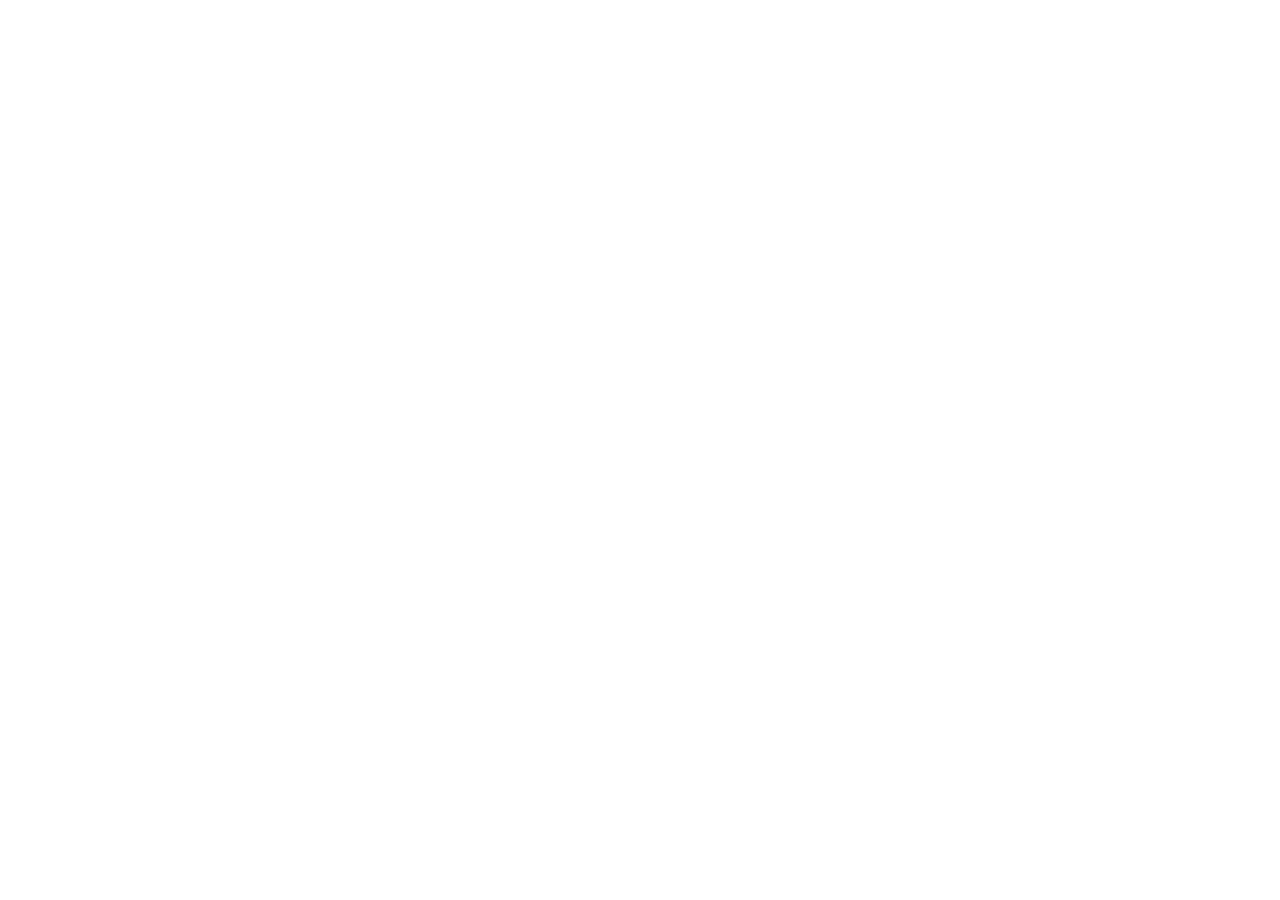
==== index.html @ e556492e "first commit estruturando projeto" ====
<!DOCTYPE html>
<html lang="pt-br">
<head>
    <meta charset="UTF-8">
    <meta name="viewport" content="width=device-width, initial-scale=1.0">
    <link rel="stylesheet" href="./styles/globalStyle.css">
    <title>Projeto Copa</title>
</head>
<body>
    
</body>
</html>
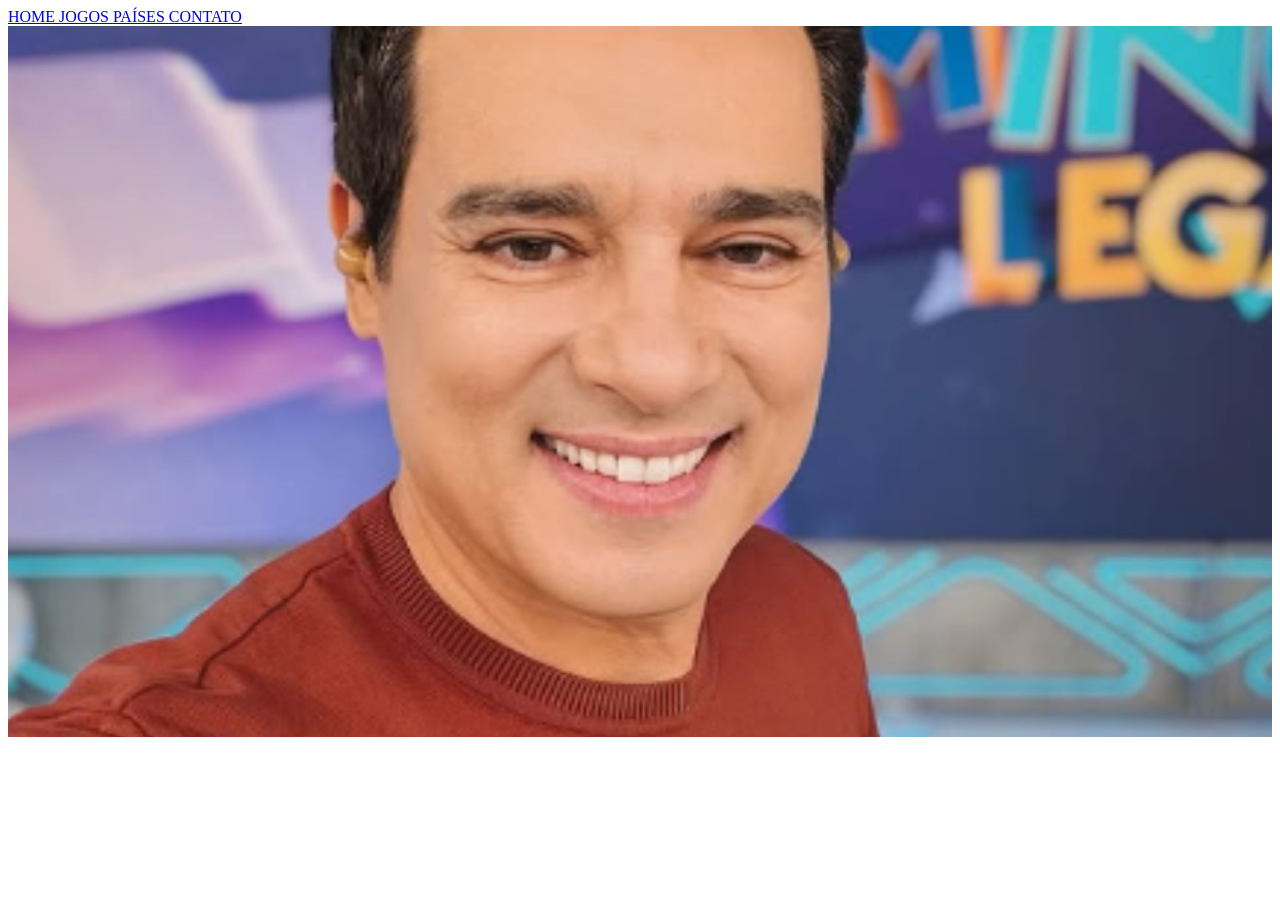
==== commit e9578307: "iniciado html home" ====
--- a/index.html
+++ b/index.html
@@ -6,6 +6,28 @@
     <link rel="stylesheet" href="./styles/globalStyle.css">
     <title>Projeto Copa</title>
 </head>
+
+<header>
+
+    <div>
+        <a href="#proximo-jogo">
+            HOME
+        </a>
+        <a href="#JOGOS">
+            JOGOS
+        </a>
+        <a href="PAISES">
+            PAÍSES
+        </a>
+        <a href="CONTATO">
+            CONTATO
+        </a>
+</header>
+
+<hero>
+    <img src="/assets/images/celso-portiolli.jpg">
+</hero>
+
 <body>
     
 </body>
--- a/styles/globalStyle.css
+++ b/styles/globalStyle.css
@@ -0,0 +1 @@
+@import url("homeStyles.css")
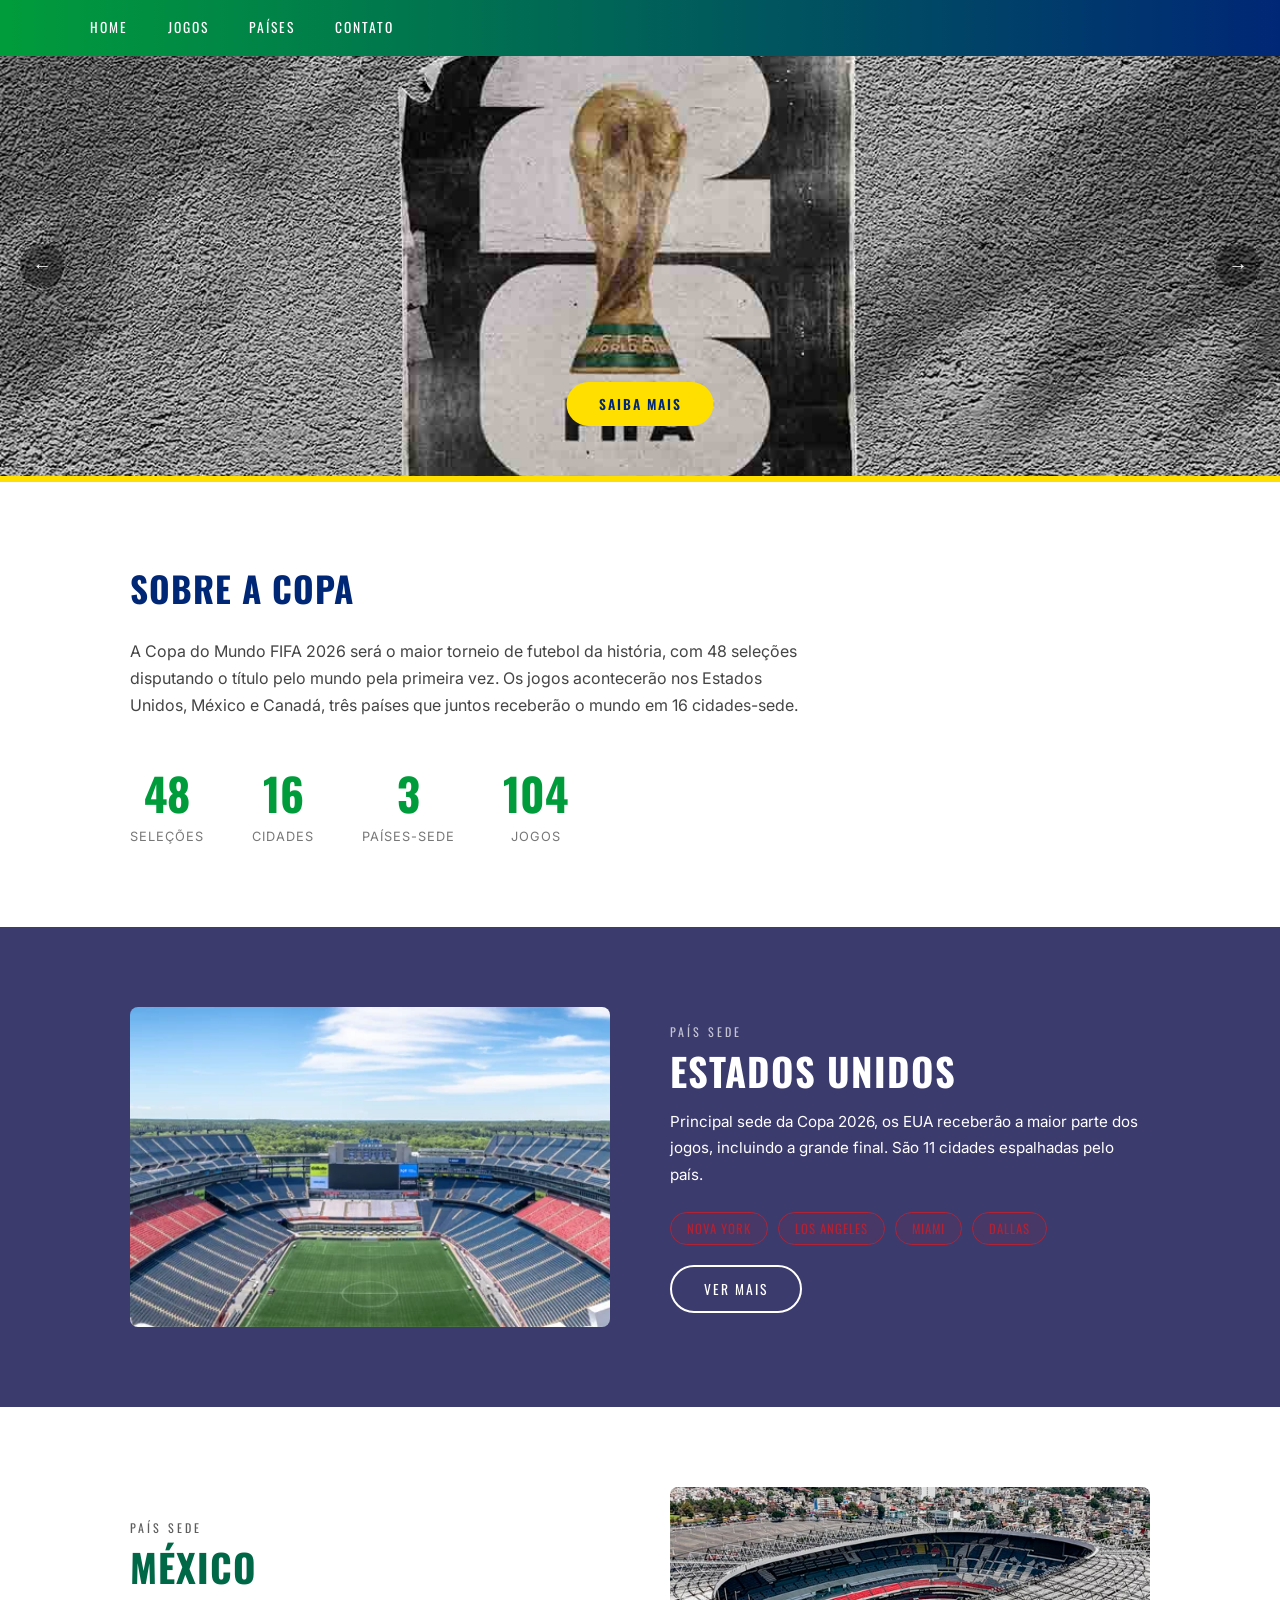
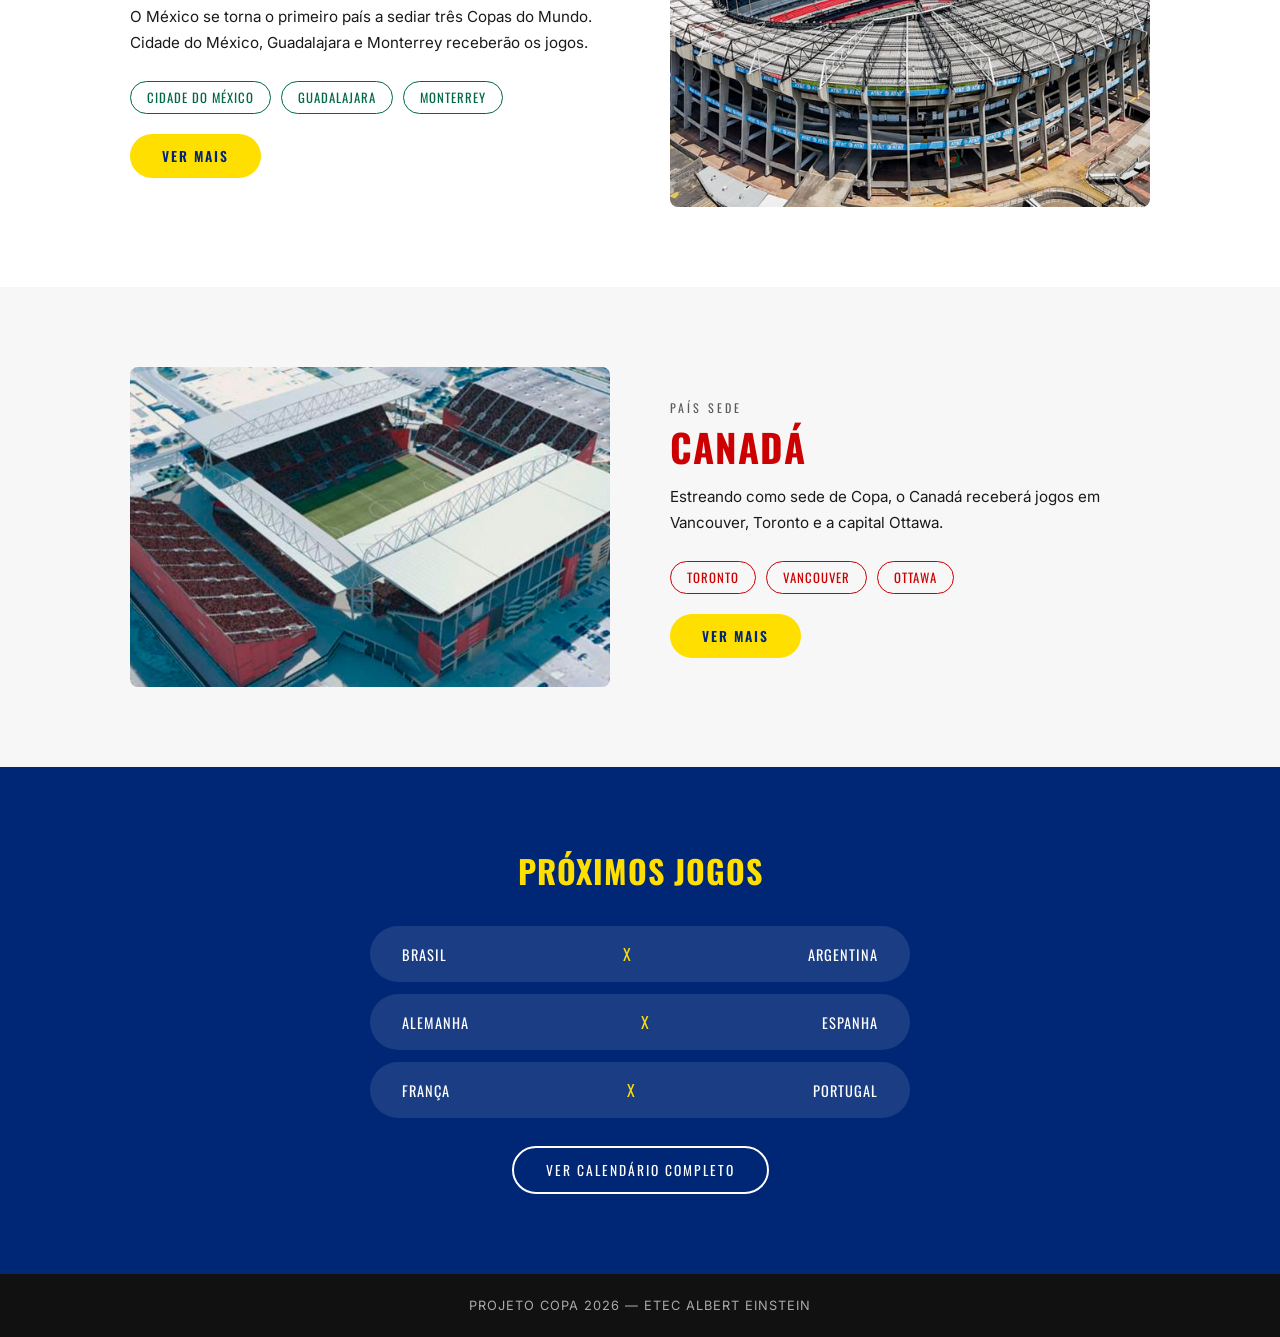
==== commit 7b7b7631: "subindo ajustes finais" ====
--- a/index.html
+++ b/index.html
@@ -1,34 +1,199 @@
-<!DOCTYPE html>
+<!doctype html>
 <html lang="pt-br">
-<head>
-    <meta charset="UTF-8">
-    <meta name="viewport" content="width=device-width, initial-scale=1.0">
-    <link rel="stylesheet" href="./styles/globalStyle.css">
-    <title>Projeto Copa</title>
-</head>
+  <head>
+    <meta charset="UTF-8" />
+    <meta name="viewport" content="width=device-width, initial-scale=1.0" />
+    <link rel="stylesheet" href="./styles/globalStyle.css" />
+    <title>Projeto Copa 2026</title>
+  </head>
+  <body>
+    <header>
+      <nav>
+        <a href="index.html">HOME</a>
+        <a href="jogos.html">JOGOS</a>
+        <a href="paises.html">PAÍSES</a>
+        <a href="contato.html">CONTATO</a>
+      </nav>
+    </header>
 
-<header>
+    <section class="hero">
+      <div class="hero-slides" id="heroSlides">
+        <div class="hero-slide">
+          <img
+            src="./assets/images/copa_do_mundo_2026.png"
+            alt="Copa do Mundo 2026"
+          />
+          <div class="hero-legenda">
+            <a href="paises.html" class="btn btn-amarelo">SAIBA MAIS</a>
+          </div>
+        </div>
 
-    <div>
-        <a href="#proximo-jogo">
-            HOME
-        </a>
-        <a href="#JOGOS">
-            JOGOS
-        </a>
-        <a href="PAISES">
-            PAÍSES
-        </a>
-        <a href="CONTATO">
-            CONTATO
-        </a>
-</header>
+        <div class="hero-slide">
+          <img src="./assets/images/estadio.png" alt="Estádios da Copa 2026" />
+          <div class="hero-legenda">
+            <a href="jogos.html" class="btn btn-amarelo">VER JOGOS</a>
+          </div>
+        </div>
+      </div>
 
-<hero>
-    <img src="/assets/images/celso-portiolli.jpg">
-</hero>
+      <button class="hero-btn-anterior" onclick="moverSlide(-1)">
+        &#8592;
+      </button>
+      <button class="hero-btn-proximo" onclick="moverSlide(1)">&#8594;</button>
+    </section>
 
-<body>
-    
-</body>
-</html>+    <div class="faixa-amarela"></div>
+
+    <section class="sobre-a-copa">
+      <div class="container">
+        <h2>Sobre a Copa</h2>
+        <p>
+          A Copa do Mundo FIFA 2026 será o maior torneio de futebol da história,
+          com 48 seleções disputando o título pelo mundo pela primeira vez. Os
+          jogos acontecerão nos Estados Unidos, México e Canadá, três países que
+          juntos receberão o mundo em 16 cidades-sede.
+        </p>
+
+        <div class="sobre-numeros">
+          <div class="numero-destaque">
+            <span>48</span>
+            <p>seleções</p>
+          </div>
+          <div class="numero-destaque">
+            <span>16</span>
+            <p>cidades</p>
+          </div>
+          <div class="numero-destaque">
+            <span>3</span>
+            <p>países-sede</p>
+          </div>
+          <div class="numero-destaque">
+            <span>104</span>
+            <p>jogos</p>
+          </div>
+        </div>
+      </div>
+    </section>
+
+    <section class="pais-secao secao-eua">
+      <div class="container">
+        <div class="pais-imagem">
+          <img
+            src="./assets/images/estadio_eua.png"
+            alt="Estádio nos Estados Unidos"
+          />
+        </div>
+        <div class="pais-texto">
+          <p class="pais-etiqueta">País sede</p>
+          <h2>Estados Unidos</h2>
+          <p>
+            Principal sede da Copa 2026, os EUA receberão a maior parte dos
+            jogos, incluindo a grande final. São 11 cidades espalhadas pelo
+            país.
+          </p>
+          <div class="pais-cidades">
+            <span class="cidade-tag">Nova York</span>
+            <span class="cidade-tag">Los Angeles</span>
+            <span class="cidade-tag">Miami</span>
+            <span class="cidade-tag">Dallas</span>
+          </div>
+          <br />
+          <a href="paises.html#eua" class="btn btn-outline">VER MAIS</a>
+        </div>
+      </div>
+    </section>
+
+    <section class="pais-secao invertido secao-mexico">
+      <div class="container">
+        <div class="pais-imagem">
+          <img
+            src="./assets/images/estadio_mexico.png"
+            alt="Estádio no México"
+          />
+        </div>
+        <div class="pais-texto">
+          <p class="pais-etiqueta">País sede</p>
+          <h2>México</h2>
+          <p>
+            O México se torna o primeiro país a sediar três Copas do Mundo.
+            Cidade do México, Guadalajara e Monterrey receberão os jogos.
+          </p>
+          <div class="pais-cidades">
+            <span class="cidade-tag">Cidade do México</span>
+            <span class="cidade-tag">Guadalajara</span>
+            <span class="cidade-tag">Monterrey</span>
+          </div>
+          <br />
+          <a href="paises.html#mexico" class="btn btn-amarelo">VER MAIS</a>
+        </div>
+      </div>
+    </section>
+
+    <section class="pais-secao secao-canada">
+      <div class="container">
+        <div class="pais-imagem">
+          <img
+            src="./assets/images/estadio_canada.png"
+            alt="Estádio no Canadá"
+          />
+        </div>
+        <div class="pais-texto">
+          <p class="pais-etiqueta">País sede</p>
+          <h2>Canadá</h2>
+          <p>
+            Estreando como sede de Copa, o Canadá receberá jogos em Vancouver,
+            Toronto e a capital Ottawa.
+          </p>
+          <div class="pais-cidades">
+            <span class="cidade-tag">Toronto</span>
+            <span class="cidade-tag">Vancouver</span>
+            <span class="cidade-tag">Ottawa</span>
+          </div>
+          <br />
+          <a href="paises.html#canada" class="btn btn-amarelo">VER MAIS</a>
+        </div>
+      </div>
+    </section>
+
+    <section class="proximos-jogos" id="jogos-home">
+      <div class="container">
+        <h2>Próximos Jogos</h2>
+
+        <div class="lista-jogos">
+          <div class="jogo-card">
+            <span>BRASIL</span>
+            <span class="versus">X</span>
+            <span>ARGENTINA</span>
+          </div>
+          <div class="jogo-card">
+            <span>ALEMANHA</span>
+            <span class="versus">X</span>
+            <span>ESPANHA</span>
+          </div>
+          <div class="jogo-card">
+            <span>FRANÇA</span>
+            <span class="versus">X</span>
+            <span>PORTUGAL</span>
+          </div>
+        </div>
+
+        <a href="jogos.html" class="btn btn-outline">VER CALENDÁRIO COMPLETO</a>
+      </div>
+    </section>
+
+    <footer
+      style="
+        background-color: #111;
+        color: #aaa;
+        text-align: center;
+        padding: 24px;
+        font-size: 0.8rem;
+        letter-spacing: 1px;
+      "
+    >
+      PROJETO COPA 2026 &mdash; ETEC ALBERT EINSTEIN
+    </footer>
+
+    <script src="./scripts/carrossel.js"></script>
+  </body>
+</html>
--- a/styles/globalStyle.css
+++ b/styles/globalStyle.css
@@ -1 +1,127 @@
-@import url("homeStyles.css")+@import url("https://fonts.googleapis.com/css2?family=Oswald:wght@400;600;700&family=Inter:wght@400;500&display=swap");
+
+@import url("./homeStyles.css");
+@import url("./paisesStyles.css");
+@import url("./jogosStyles.css");
+@import url("./contatoStyles.css");
+
+:root {
+  --verde: #009c3b;
+  --amarelo: #ffdf00;
+  --azul: #002776;
+  --branco: #ffffff;
+  --preto: #1a1a1a;
+  --cinza-claro: #f5f5f5;
+
+  --espacamento-secao: 80px;
+  --largura-max: 1100px;
+}
+
+* {
+  margin: 0;
+  padding: 0;
+  box-sizing: border-box;
+}
+
+html {
+  scroll-behavior: smooth;
+}
+
+body {
+  font-family: "Inter", sans-serif;
+  color: var(--preto);
+  background-color: var(--branco);
+}
+
+h1,
+h2,
+h3 {
+  font-family: "Oswald", sans-serif;
+  text-transform: uppercase;
+  letter-spacing: 1px;
+}
+
+a {
+  text-decoration: none;
+  color: inherit;
+}
+
+img {
+  max-width: 100%;
+  display: block;
+}
+
+header {
+  position: sticky;
+  top: 0;
+  z-index: 100;
+  background: linear-gradient(90deg, var(--verde), var(--azul));
+  padding: 0 40px;
+}
+
+header nav {
+  max-width: var(--largura-max);
+  margin: 0 auto;
+  display: flex;
+  gap: 40px;
+  align-items: center;
+  height: 56px;
+}
+
+header nav a {
+  font-family: "Oswald", sans-serif;
+  font-size: 0.85rem;
+  letter-spacing: 2px;
+  color: var(--branco);
+  padding: 6px 0;
+  border-bottom: 2px solid transparent;
+  transition: border-color 0.2s;
+}
+
+header nav a:hover {
+  border-bottom-color: var(--amarelo);
+  color: var(--amarelo);
+}
+
+.btn {
+  display: inline-block;
+  font-family: "Oswald", sans-serif;
+  font-size: 0.85rem;
+  letter-spacing: 2px;
+  text-transform: uppercase;
+  padding: 12px 32px;
+  border-radius: 50px;
+  border: none;
+  cursor: pointer;
+  transition:
+    opacity 0.2s,
+    transform 0.2s;
+}
+
+.btn:hover {
+  opacity: 0.85;
+  transform: translateY(-1px);
+}
+
+.btn-amarelo {
+  background-color: var(--amarelo);
+  color: var(--azul);
+  font-weight: 600;
+}
+
+.btn-outline {
+  background-color: transparent;
+  border: 2px solid var(--branco);
+  color: var(--branco);
+}
+
+.container {
+  max-width: var(--largura-max);
+  margin: 0 auto;
+  padding: 0 40px;
+}
+
+.faixa-amarela {
+  height: 6px;
+  background-color: var(--amarelo);
+}
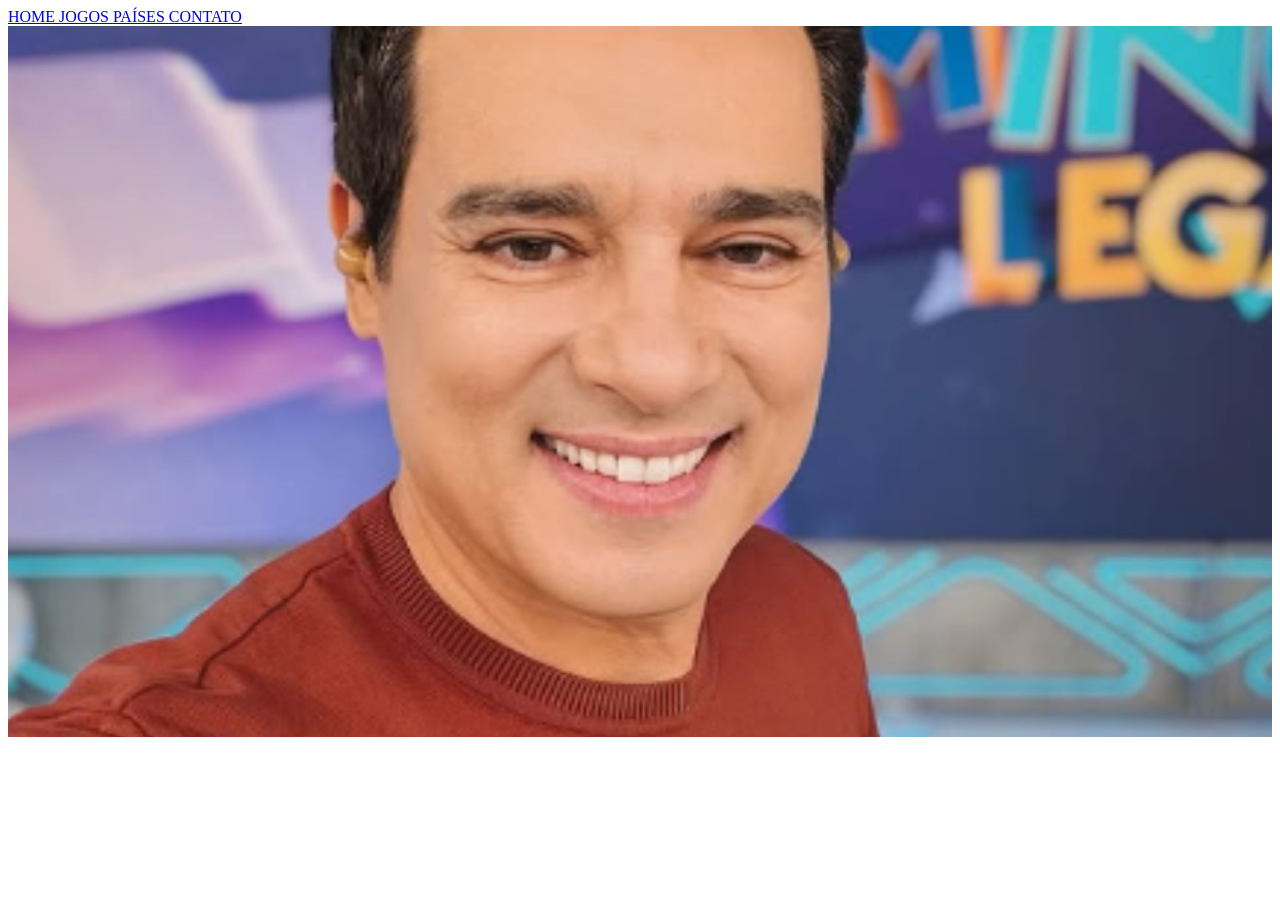
==== commit 6dda5996: "Merge pull request #1 from joaogueiros/base-html iniciado html home" ====
--- a/index.html
+++ b/index.html
@@ -1,199 +1,34 @@
-<!doctype html>
+<!DOCTYPE html>
 <html lang="pt-br">
-  <head>
-    <meta charset="UTF-8" />
-    <meta name="viewport" content="width=device-width, initial-scale=1.0" />
-    <link rel="stylesheet" href="./styles/globalStyle.css" />
-    <title>Projeto Copa 2026</title>
-  </head>
-  <body>
-    <header>
-      <nav>
-        <a href="index.html">HOME</a>
-        <a href="jogos.html">JOGOS</a>
-        <a href="paises.html">PAÍSES</a>
-        <a href="contato.html">CONTATO</a>
-      </nav>
-    </header>
+<head>
+    <meta charset="UTF-8">
+    <meta name="viewport" content="width=device-width, initial-scale=1.0">
+    <link rel="stylesheet" href="./styles/globalStyle.css">
+    <title>Projeto Copa</title>
+</head>
 
-    <section class="hero">
-      <div class="hero-slides" id="heroSlides">
-        <div class="hero-slide">
-          <img
-            src="./assets/images/copa_do_mundo_2026.png"
-            alt="Copa do Mundo 2026"
-          />
-          <div class="hero-legenda">
-            <a href="paises.html" class="btn btn-amarelo">SAIBA MAIS</a>
-          </div>
-        </div>
+<header>
 
-        <div class="hero-slide">
-          <img src="./assets/images/estadio.png" alt="Estádios da Copa 2026" />
-          <div class="hero-legenda">
-            <a href="jogos.html" class="btn btn-amarelo">VER JOGOS</a>
-          </div>
-        </div>
-      </div>
+    <div>
+        <a href="#proximo-jogo">
+            HOME
+        </a>
+        <a href="#JOGOS">
+            JOGOS
+        </a>
+        <a href="PAISES">
+            PAÍSES
+        </a>
+        <a href="CONTATO">
+            CONTATO
+        </a>
+</header>
 
-      <button class="hero-btn-anterior" onclick="moverSlide(-1)">
-        &#8592;
-      </button>
-      <button class="hero-btn-proximo" onclick="moverSlide(1)">&#8594;</button>
-    </section>
+<hero>
+    <img src="/assets/images/celso-portiolli.jpg">
+</hero>
 
-    <div class="faixa-amarela"></div>
-
-    <section class="sobre-a-copa">
-      <div class="container">
-        <h2>Sobre a Copa</h2>
-        <p>
-          A Copa do Mundo FIFA 2026 será o maior torneio de futebol da história,
-          com 48 seleções disputando o título pelo mundo pela primeira vez. Os
-          jogos acontecerão nos Estados Unidos, México e Canadá, três países que
-          juntos receberão o mundo em 16 cidades-sede.
-        </p>
-
-        <div class="sobre-numeros">
-          <div class="numero-destaque">
-            <span>48</span>
-            <p>seleções</p>
-          </div>
-          <div class="numero-destaque">
-            <span>16</span>
-            <p>cidades</p>
-          </div>
-          <div class="numero-destaque">
-            <span>3</span>
-            <p>países-sede</p>
-          </div>
-          <div class="numero-destaque">
-            <span>104</span>
-            <p>jogos</p>
-          </div>
-        </div>
-      </div>
-    </section>
-
-    <section class="pais-secao secao-eua">
-      <div class="container">
-        <div class="pais-imagem">
-          <img
-            src="./assets/images/estadio_eua.png"
-            alt="Estádio nos Estados Unidos"
-          />
-        </div>
-        <div class="pais-texto">
-          <p class="pais-etiqueta">País sede</p>
-          <h2>Estados Unidos</h2>
-          <p>
-            Principal sede da Copa 2026, os EUA receberão a maior parte dos
-            jogos, incluindo a grande final. São 11 cidades espalhadas pelo
-            país.
-          </p>
-          <div class="pais-cidades">
-            <span class="cidade-tag">Nova York</span>
-            <span class="cidade-tag">Los Angeles</span>
-            <span class="cidade-tag">Miami</span>
-            <span class="cidade-tag">Dallas</span>
-          </div>
-          <br />
-          <a href="paises.html#eua" class="btn btn-outline">VER MAIS</a>
-        </div>
-      </div>
-    </section>
-
-    <section class="pais-secao invertido secao-mexico">
-      <div class="container">
-        <div class="pais-imagem">
-          <img
-            src="./assets/images/estadio_mexico.png"
-            alt="Estádio no México"
-          />
-        </div>
-        <div class="pais-texto">
-          <p class="pais-etiqueta">País sede</p>
-          <h2>México</h2>
-          <p>
-            O México se torna o primeiro país a sediar três Copas do Mundo.
-            Cidade do México, Guadalajara e Monterrey receberão os jogos.
-          </p>
-          <div class="pais-cidades">
-            <span class="cidade-tag">Cidade do México</span>
-            <span class="cidade-tag">Guadalajara</span>
-            <span class="cidade-tag">Monterrey</span>
-          </div>
-          <br />
-          <a href="paises.html#mexico" class="btn btn-amarelo">VER MAIS</a>
-        </div>
-      </div>
-    </section>
-
-    <section class="pais-secao secao-canada">
-      <div class="container">
-        <div class="pais-imagem">
-          <img
-            src="./assets/images/estadio_canada.png"
-            alt="Estádio no Canadá"
-          />
-        </div>
-        <div class="pais-texto">
-          <p class="pais-etiqueta">País sede</p>
-          <h2>Canadá</h2>
-          <p>
-            Estreando como sede de Copa, o Canadá receberá jogos em Vancouver,
-            Toronto e a capital Ottawa.
-          </p>
-          <div class="pais-cidades">
-            <span class="cidade-tag">Toronto</span>
-            <span class="cidade-tag">Vancouver</span>
-            <span class="cidade-tag">Ottawa</span>
-          </div>
-          <br />
-          <a href="paises.html#canada" class="btn btn-amarelo">VER MAIS</a>
-        </div>
-      </div>
-    </section>
-
-    <section class="proximos-jogos" id="jogos-home">
-      <div class="container">
-        <h2>Próximos Jogos</h2>
-
-        <div class="lista-jogos">
-          <div class="jogo-card">
-            <span>BRASIL</span>
-            <span class="versus">X</span>
-            <span>ARGENTINA</span>
-          </div>
-          <div class="jogo-card">
-            <span>ALEMANHA</span>
-            <span class="versus">X</span>
-            <span>ESPANHA</span>
-          </div>
-          <div class="jogo-card">
-            <span>FRANÇA</span>
-            <span class="versus">X</span>
-            <span>PORTUGAL</span>
-          </div>
-        </div>
-
-        <a href="jogos.html" class="btn btn-outline">VER CALENDÁRIO COMPLETO</a>
-      </div>
-    </section>
-
-    <footer
-      style="
-        background-color: #111;
-        color: #aaa;
-        text-align: center;
-        padding: 24px;
-        font-size: 0.8rem;
-        letter-spacing: 1px;
-      "
-    >
-      PROJETO COPA 2026 &mdash; ETEC ALBERT EINSTEIN
-    </footer>
-
-    <script src="./scripts/carrossel.js"></script>
-  </body>
-</html>
+<body>
+    
+</body>
+</html>
--- a/styles/globalStyle.css
+++ b/styles/globalStyle.css
@@ -1,127 +1 @@
-@import url("https://fonts.googleapis.com/css2?family=Oswald:wght@400;600;700&family=Inter:wght@400;500&display=swap");
-
-@import url("./homeStyles.css");
-@import url("./paisesStyles.css");
-@import url("./jogosStyles.css");
-@import url("./contatoStyles.css");
-
-:root {
-  --verde: #009c3b;
-  --amarelo: #ffdf00;
-  --azul: #002776;
-  --branco: #ffffff;
-  --preto: #1a1a1a;
-  --cinza-claro: #f5f5f5;
-
-  --espacamento-secao: 80px;
-  --largura-max: 1100px;
-}
-
-* {
-  margin: 0;
-  padding: 0;
-  box-sizing: border-box;
-}
-
-html {
-  scroll-behavior: smooth;
-}
-
-body {
-  font-family: "Inter", sans-serif;
-  color: var(--preto);
-  background-color: var(--branco);
-}
-
-h1,
-h2,
-h3 {
-  font-family: "Oswald", sans-serif;
-  text-transform: uppercase;
-  letter-spacing: 1px;
-}
-
-a {
-  text-decoration: none;
-  color: inherit;
-}
-
-img {
-  max-width: 100%;
-  display: block;
-}
-
-header {
-  position: sticky;
-  top: 0;
-  z-index: 100;
-  background: linear-gradient(90deg, var(--verde), var(--azul));
-  padding: 0 40px;
-}
-
-header nav {
-  max-width: var(--largura-max);
-  margin: 0 auto;
-  display: flex;
-  gap: 40px;
-  align-items: center;
-  height: 56px;
-}
-
-header nav a {
-  font-family: "Oswald", sans-serif;
-  font-size: 0.85rem;
-  letter-spacing: 2px;
-  color: var(--branco);
-  padding: 6px 0;
-  border-bottom: 2px solid transparent;
-  transition: border-color 0.2s;
-}
-
-header nav a:hover {
-  border-bottom-color: var(--amarelo);
-  color: var(--amarelo);
-}
-
-.btn {
-  display: inline-block;
-  font-family: "Oswald", sans-serif;
-  font-size: 0.85rem;
-  letter-spacing: 2px;
-  text-transform: uppercase;
-  padding: 12px 32px;
-  border-radius: 50px;
-  border: none;
-  cursor: pointer;
-  transition:
-    opacity 0.2s,
-    transform 0.2s;
-}
-
-.btn:hover {
-  opacity: 0.85;
-  transform: translateY(-1px);
-}
-
-.btn-amarelo {
-  background-color: var(--amarelo);
-  color: var(--azul);
-  font-weight: 600;
-}
-
-.btn-outline {
-  background-color: transparent;
-  border: 2px solid var(--branco);
-  color: var(--branco);
-}
-
-.container {
-  max-width: var(--largura-max);
-  margin: 0 auto;
-  padding: 0 40px;
-}
-
-.faixa-amarela {
-  height: 6px;
-  background-color: var(--amarelo);
-}
+@import url("homeStyles.css")
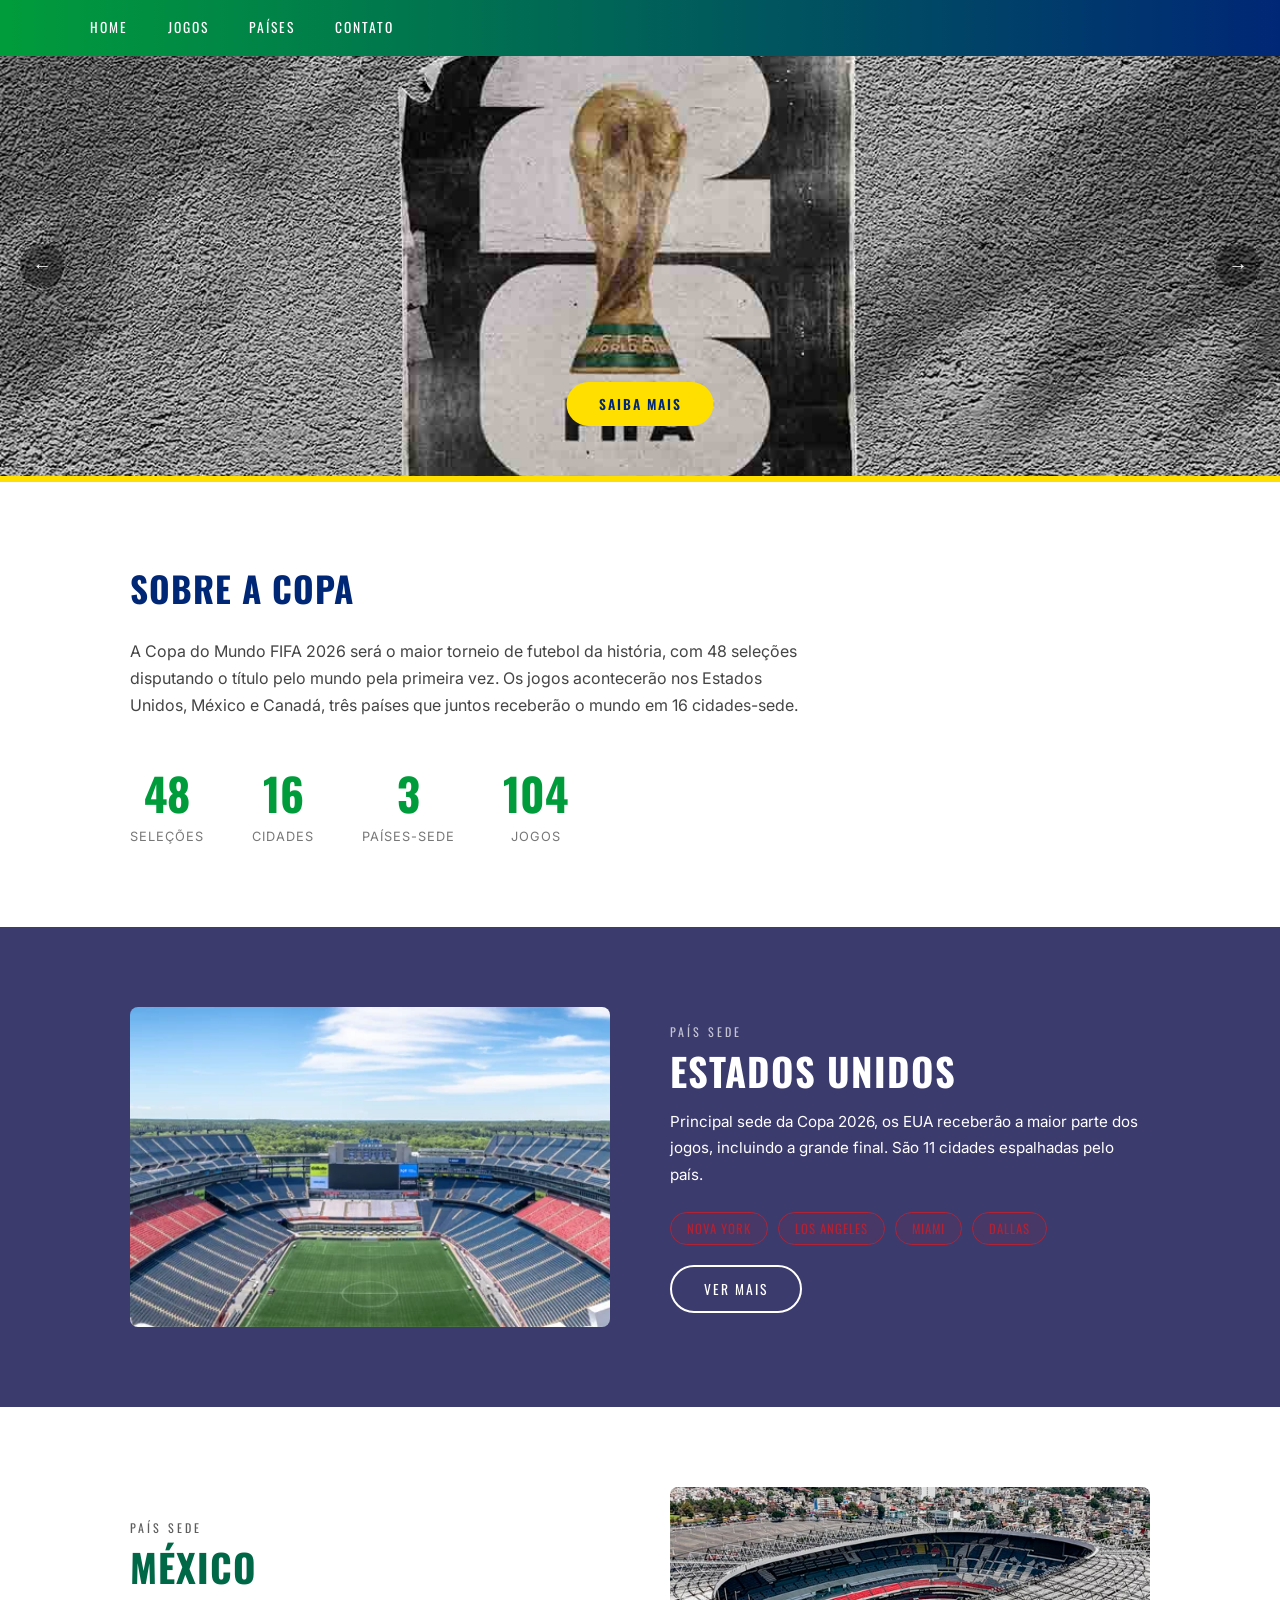
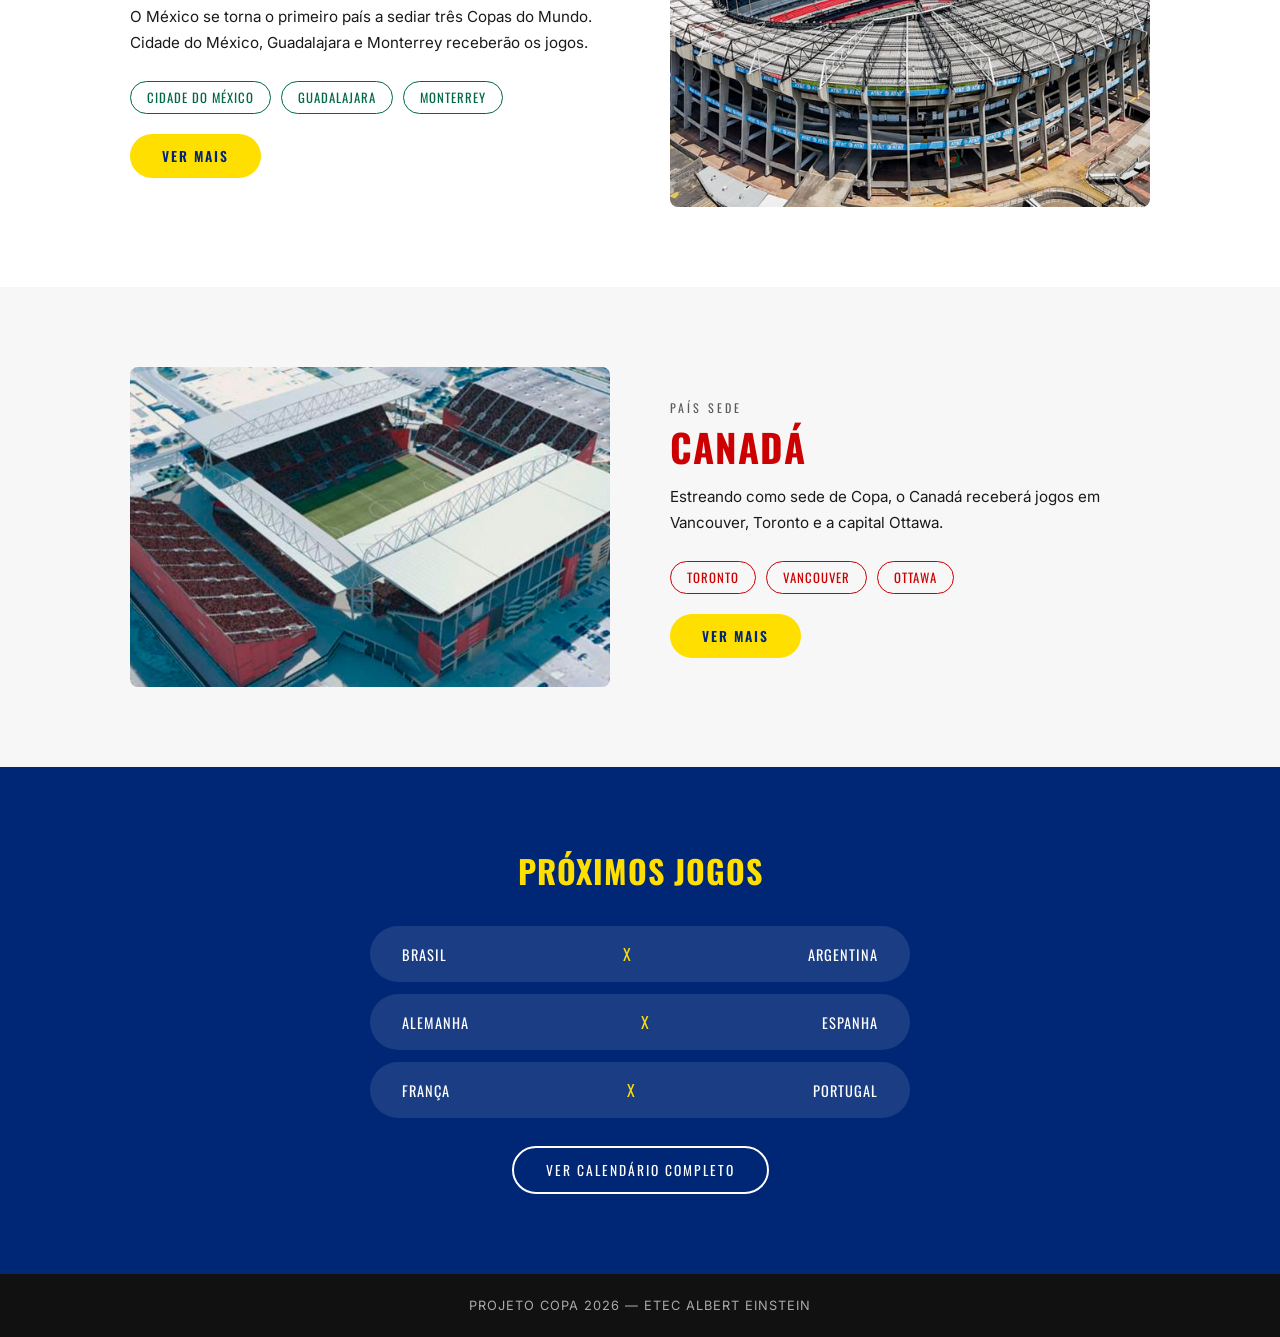
==== commit f9f5e89d: "Merge branch 'ajustes-finais' into resolvendo-problemas-de-merge" ====
--- a/index.html
+++ b/index.html
@@ -1,34 +1,199 @@
-<!DOCTYPE html>
+<!doctype html>
 <html lang="pt-br">
-<head>
-    <meta charset="UTF-8">
-    <meta name="viewport" content="width=device-width, initial-scale=1.0">
-    <link rel="stylesheet" href="./styles/globalStyle.css">
-    <title>Projeto Copa</title>
-</head>
+  <head>
+    <meta charset="UTF-8" />
+    <meta name="viewport" content="width=device-width, initial-scale=1.0" />
+    <link rel="stylesheet" href="./styles/globalStyle.css" />
+    <title>Projeto Copa 2026</title>
+  </head>
+  <body>
+    <header>
+      <nav>
+        <a href="index.html">HOME</a>
+        <a href="jogos.html">JOGOS</a>
+        <a href="paises.html">PAÍSES</a>
+        <a href="contato.html">CONTATO</a>
+      </nav>
+    </header>
 
-<header>
+    <section class="hero">
+      <div class="hero-slides" id="heroSlides">
+        <div class="hero-slide">
+          <img
+            src="./assets/images/copa_do_mundo_2026.png"
+            alt="Copa do Mundo 2026"
+          />
+          <div class="hero-legenda">
+            <a href="paises.html" class="btn btn-amarelo">SAIBA MAIS</a>
+          </div>
+        </div>
 
-    <div>
-        <a href="#proximo-jogo">
-            HOME
-        </a>
-        <a href="#JOGOS">
-            JOGOS
-        </a>
-        <a href="PAISES">
-            PAÍSES
-        </a>
-        <a href="CONTATO">
-            CONTATO
-        </a>
-</header>
+        <div class="hero-slide">
+          <img src="./assets/images/estadio.png" alt="Estádios da Copa 2026" />
+          <div class="hero-legenda">
+            <a href="jogos.html" class="btn btn-amarelo">VER JOGOS</a>
+          </div>
+        </div>
+      </div>
 
-<hero>
-    <img src="/assets/images/celso-portiolli.jpg">
-</hero>
+      <button class="hero-btn-anterior" onclick="moverSlide(-1)">
+        &#8592;
+      </button>
+      <button class="hero-btn-proximo" onclick="moverSlide(1)">&#8594;</button>
+    </section>
 
-<body>
-    
-</body>
-</html>+    <div class="faixa-amarela"></div>
+
+    <section class="sobre-a-copa">
+      <div class="container">
+        <h2>Sobre a Copa</h2>
+        <p>
+          A Copa do Mundo FIFA 2026 será o maior torneio de futebol da história,
+          com 48 seleções disputando o título pelo mundo pela primeira vez. Os
+          jogos acontecerão nos Estados Unidos, México e Canadá, três países que
+          juntos receberão o mundo em 16 cidades-sede.
+        </p>
+
+        <div class="sobre-numeros">
+          <div class="numero-destaque">
+            <span>48</span>
+            <p>seleções</p>
+          </div>
+          <div class="numero-destaque">
+            <span>16</span>
+            <p>cidades</p>
+          </div>
+          <div class="numero-destaque">
+            <span>3</span>
+            <p>países-sede</p>
+          </div>
+          <div class="numero-destaque">
+            <span>104</span>
+            <p>jogos</p>
+          </div>
+        </div>
+      </div>
+    </section>
+
+    <section class="pais-secao secao-eua">
+      <div class="container">
+        <div class="pais-imagem">
+          <img
+            src="./assets/images/estadio_eua.png"
+            alt="Estádio nos Estados Unidos"
+          />
+        </div>
+        <div class="pais-texto">
+          <p class="pais-etiqueta">País sede</p>
+          <h2>Estados Unidos</h2>
+          <p>
+            Principal sede da Copa 2026, os EUA receberão a maior parte dos
+            jogos, incluindo a grande final. São 11 cidades espalhadas pelo
+            país.
+          </p>
+          <div class="pais-cidades">
+            <span class="cidade-tag">Nova York</span>
+            <span class="cidade-tag">Los Angeles</span>
+            <span class="cidade-tag">Miami</span>
+            <span class="cidade-tag">Dallas</span>
+          </div>
+          <br />
+          <a href="paises.html#eua" class="btn btn-outline">VER MAIS</a>
+        </div>
+      </div>
+    </section>
+
+    <section class="pais-secao invertido secao-mexico">
+      <div class="container">
+        <div class="pais-imagem">
+          <img
+            src="./assets/images/estadio_mexico.png"
+            alt="Estádio no México"
+          />
+        </div>
+        <div class="pais-texto">
+          <p class="pais-etiqueta">País sede</p>
+          <h2>México</h2>
+          <p>
+            O México se torna o primeiro país a sediar três Copas do Mundo.
+            Cidade do México, Guadalajara e Monterrey receberão os jogos.
+          </p>
+          <div class="pais-cidades">
+            <span class="cidade-tag">Cidade do México</span>
+            <span class="cidade-tag">Guadalajara</span>
+            <span class="cidade-tag">Monterrey</span>
+          </div>
+          <br />
+          <a href="paises.html#mexico" class="btn btn-amarelo">VER MAIS</a>
+        </div>
+      </div>
+    </section>
+
+    <section class="pais-secao secao-canada">
+      <div class="container">
+        <div class="pais-imagem">
+          <img
+            src="./assets/images/estadio_canada.png"
+            alt="Estádio no Canadá"
+          />
+        </div>
+        <div class="pais-texto">
+          <p class="pais-etiqueta">País sede</p>
+          <h2>Canadá</h2>
+          <p>
+            Estreando como sede de Copa, o Canadá receberá jogos em Vancouver,
+            Toronto e a capital Ottawa.
+          </p>
+          <div class="pais-cidades">
+            <span class="cidade-tag">Toronto</span>
+            <span class="cidade-tag">Vancouver</span>
+            <span class="cidade-tag">Ottawa</span>
+          </div>
+          <br />
+          <a href="paises.html#canada" class="btn btn-amarelo">VER MAIS</a>
+        </div>
+      </div>
+    </section>
+
+    <section class="proximos-jogos" id="jogos-home">
+      <div class="container">
+        <h2>Próximos Jogos</h2>
+
+        <div class="lista-jogos">
+          <div class="jogo-card">
+            <span>BRASIL</span>
+            <span class="versus">X</span>
+            <span>ARGENTINA</span>
+          </div>
+          <div class="jogo-card">
+            <span>ALEMANHA</span>
+            <span class="versus">X</span>
+            <span>ESPANHA</span>
+          </div>
+          <div class="jogo-card">
+            <span>FRANÇA</span>
+            <span class="versus">X</span>
+            <span>PORTUGAL</span>
+          </div>
+        </div>
+
+        <a href="jogos.html" class="btn btn-outline">VER CALENDÁRIO COMPLETO</a>
+      </div>
+    </section>
+
+    <footer
+      style="
+        background-color: #111;
+        color: #aaa;
+        text-align: center;
+        padding: 24px;
+        font-size: 0.8rem;
+        letter-spacing: 1px;
+      "
+    >
+      PROJETO COPA 2026 &mdash; ETEC ALBERT EINSTEIN
+    </footer>
+
+    <script src="./scripts/carrossel.js"></script>
+  </body>
+</html>
--- a/styles/globalStyle.css
+++ b/styles/globalStyle.css
@@ -1 +1,127 @@
-@import url("homeStyles.css")+@import url("https://fonts.googleapis.com/css2?family=Oswald:wght@400;600;700&family=Inter:wght@400;500&display=swap");
+
+@import url("./homeStyles.css");
+@import url("./paisesStyles.css");
+@import url("./jogosStyles.css");
+@import url("./contatoStyles.css");
+
+:root {
+  --verde: #009c3b;
+  --amarelo: #ffdf00;
+  --azul: #002776;
+  --branco: #ffffff;
+  --preto: #1a1a1a;
+  --cinza-claro: #f5f5f5;
+
+  --espacamento-secao: 80px;
+  --largura-max: 1100px;
+}
+
+* {
+  margin: 0;
+  padding: 0;
+  box-sizing: border-box;
+}
+
+html {
+  scroll-behavior: smooth;
+}
+
+body {
+  font-family: "Inter", sans-serif;
+  color: var(--preto);
+  background-color: var(--branco);
+}
+
+h1,
+h2,
+h3 {
+  font-family: "Oswald", sans-serif;
+  text-transform: uppercase;
+  letter-spacing: 1px;
+}
+
+a {
+  text-decoration: none;
+  color: inherit;
+}
+
+img {
+  max-width: 100%;
+  display: block;
+}
+
+header {
+  position: sticky;
+  top: 0;
+  z-index: 100;
+  background: linear-gradient(90deg, var(--verde), var(--azul));
+  padding: 0 40px;
+}
+
+header nav {
+  max-width: var(--largura-max);
+  margin: 0 auto;
+  display: flex;
+  gap: 40px;
+  align-items: center;
+  height: 56px;
+}
+
+header nav a {
+  font-family: "Oswald", sans-serif;
+  font-size: 0.85rem;
+  letter-spacing: 2px;
+  color: var(--branco);
+  padding: 6px 0;
+  border-bottom: 2px solid transparent;
+  transition: border-color 0.2s;
+}
+
+header nav a:hover {
+  border-bottom-color: var(--amarelo);
+  color: var(--amarelo);
+}
+
+.btn {
+  display: inline-block;
+  font-family: "Oswald", sans-serif;
+  font-size: 0.85rem;
+  letter-spacing: 2px;
+  text-transform: uppercase;
+  padding: 12px 32px;
+  border-radius: 50px;
+  border: none;
+  cursor: pointer;
+  transition:
+    opacity 0.2s,
+    transform 0.2s;
+}
+
+.btn:hover {
+  opacity: 0.85;
+  transform: translateY(-1px);
+}
+
+.btn-amarelo {
+  background-color: var(--amarelo);
+  color: var(--azul);
+  font-weight: 600;
+}
+
+.btn-outline {
+  background-color: transparent;
+  border: 2px solid var(--branco);
+  color: var(--branco);
+}
+
+.container {
+  max-width: var(--largura-max);
+  margin: 0 auto;
+  padding: 0 40px;
+}
+
+.faixa-amarela {
+  height: 6px;
+  background-color: var(--amarelo);
+}
